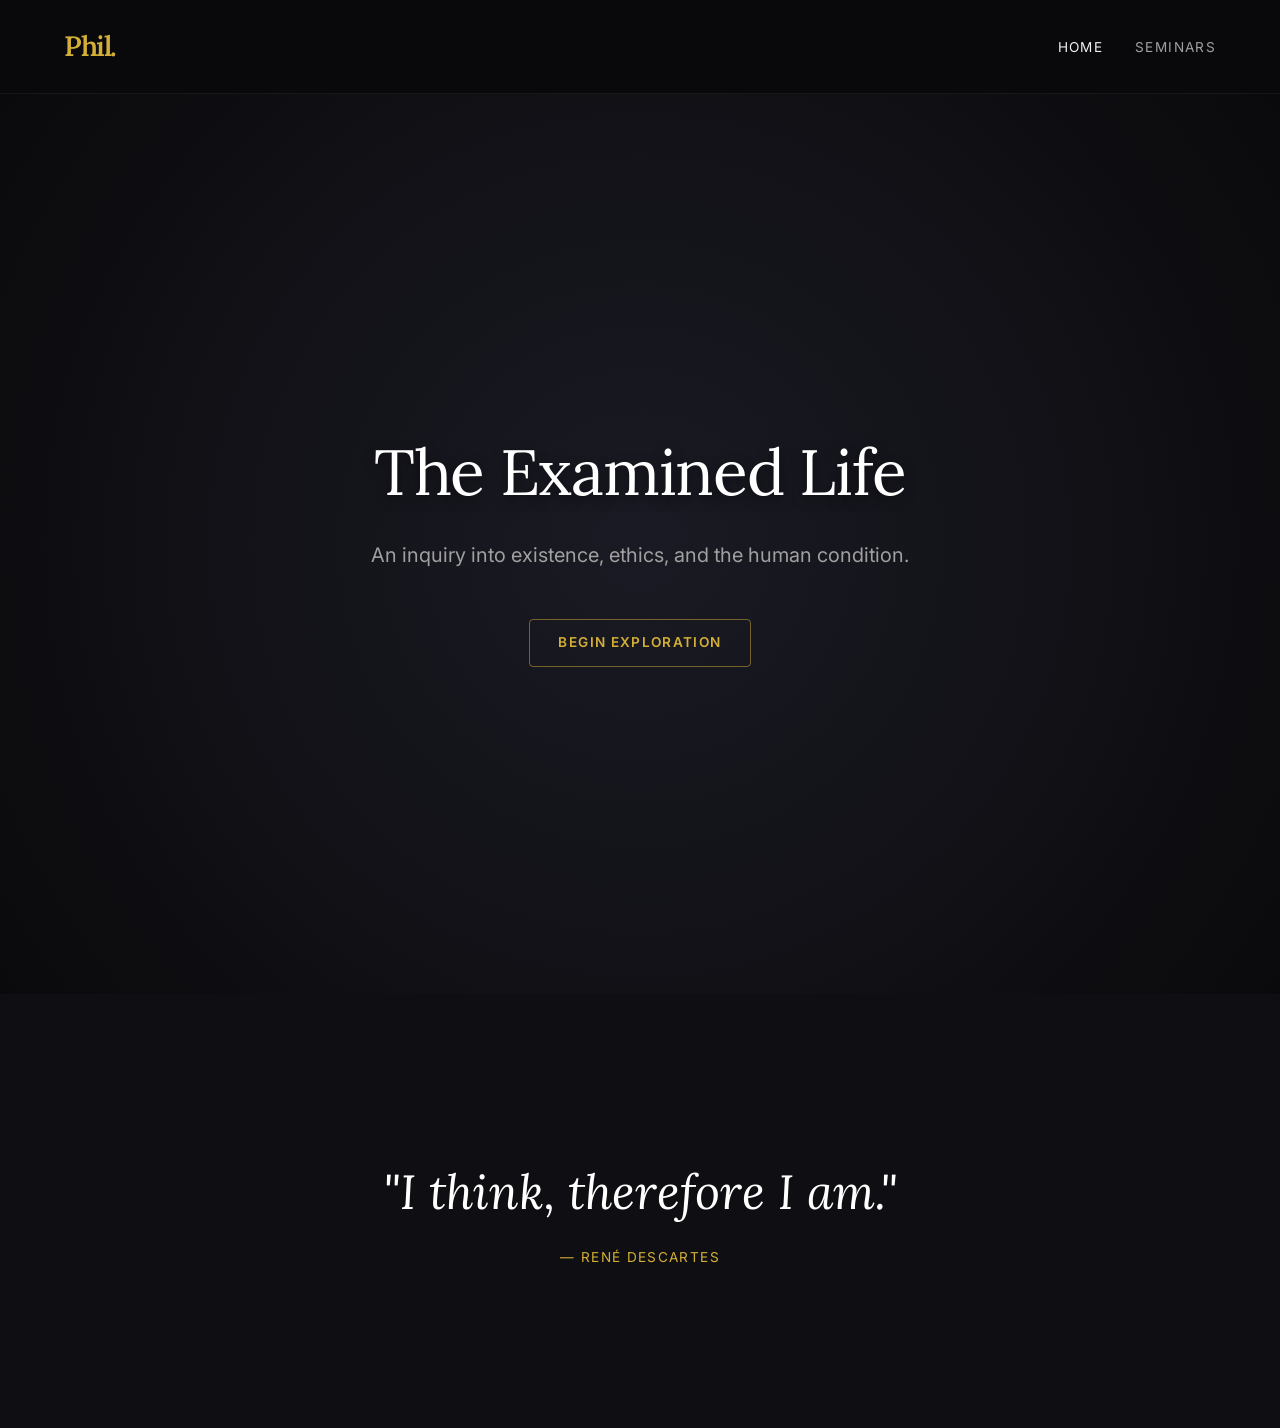
==== index.html @ f5d04d14 "Seminars" ====
<!DOCTYPE html>
<html lang="en">
<head>
    <meta charset="UTF-8">
    <meta name="viewport" content="width=device-width, initial-scale=1.0">
    <title>Philosophy | Exploring the Depths of Thought</title>
    <meta name="description" content="A modern exploration of philosophy, existence, and human nature.">
    <link rel="stylesheet" href="styles.css">
    <link rel="stylesheet" href="seminars.css">
    <link href="https://fonts.googleapis.com/css2?family=Lora:ital,wght@0,400;0,600;1,400&family=Inter:wght@300;400;600&display=swap" rel="stylesheet">
</head>
<body>
    <nav class="site-nav">
        <a href="index.html" class="logo">Phil.</a>
        <ul class="nav-links">
            <li><a href="index.html" class="active">Home</a></li>
            <li><a href="seminars.html">Seminars</a></li>
        </ul>
    </nav>

    <header class="hero">
        <div class="hero-content">
            <h1>The Examined Life</h1>
            <p>An inquiry into existence, ethics, and the human condition.</p>
            <a href="#explore" class="btn">Begin Exploration</a>
        </div>
    </header>

    <main>
        <section id="explore" class="featured-thought">
            <div class="container">
                <h2>"I think, therefore I am."</h2>
                <p class="quote-author">— René Descartes</p>
            </div>
        </section>
    </main>
</body>
</html>
---- styles.css ----
:root {
    --bg-color: #0a0a0c;
    --text-primary: #f0f0f0;
    --text-secondary: #a0a0a0;
    --accent: #d4af37;
    --font-heading: 'Lora', serif;
    --font-body: 'Inter', sans-serif;
}

* {
    margin: 0;
    padding: 0;
    box-sizing: border-box;
}

body {
    background-color: var(--bg-color);
    color: var(--text-primary);
    font-family: var(--font-body);
    line-height: 1.6;
    overflow-x: hidden;
}

/* Hero Section */
.hero {
    height: 100vh;
    display: flex;
    flex-direction: column;
    position: relative;
    background: radial-gradient(circle at center, #1a1a24 0%, #0a0a0c 100%);
    justify-content: center;
    align-items: center;
}

.hero-content {
    flex: 1;
    display: flex;
    flex-direction: column;
    justify-content: center;
    align-items: center;
    text-align: center;
    z-index: 10;
    padding: 0 2rem;
}

h1 {
    font-family: var(--font-heading);
    font-size: 5vw;
    font-weight: 400;
    margin-bottom: 1rem;
    letter-spacing: -0.02em;
    color: #fff;
    text-shadow: 0 4px 12px rgba(0,0,0,0.5);
    animation: fadeUp 1s ease-out;
}

.hero-content p {
    font-size: 1.25rem;
    color: var(--text-secondary);
    max-width: 600px;
    margin-bottom: 3rem;
    animation: fadeUp 1s ease-out 0.2s backwards;
}

.btn {
    padding: 1rem 2.5rem;
    border: 1px solid rgba(212, 175, 55, 0.5);
    background: transparent;
    color: var(--accent);
    text-decoration: none;
    font-size: 0.9rem;
    text-transform: uppercase;
    letter-spacing: 0.15em;
    border-radius: 4px;
    transition: all 0.4s ease;
    animation: fadeUp 1s ease-out 0.4s backwards;
    cursor: pointer;
}

.btn:hover {
    background: var(--accent);
    color: var(--bg-color);
    box-shadow: 0 0 20px rgba(212, 175, 55, 0.3);
}

.featured-thought {
    padding: 10rem 2rem;
    text-align: center;
    background: #0f0f13;
}

.featured-thought h2 {
    font-family: var(--font-heading);
    font-size: 3rem;
    font-style: italic;
    color: #fff;
    margin-bottom: 1rem;
    font-weight: 400;
}

.quote-author {
    color: var(--accent);
    letter-spacing: 0.1em;
    text-transform: uppercase;
    font-size: 0.85rem;
}

@keyframes fadeUp {
    from {
        opacity: 0;
        transform: translateY(30px);
    }
    to {
        opacity: 1;
        transform: translateY(0);
    }
}
---- seminars.css ----
/* ===== SEMINARS PAGE ===== */

/* Nav override for dark nav on all pages */
.site-nav {
    display: flex;
    align-items: center;
    justify-content: space-between;
    padding: 1.5rem 4rem;
    background: rgba(10, 10, 12, 0.95);
    backdrop-filter: blur(12px);
    position: sticky;
    top: 0;
    z-index: 100;
    border-bottom: 1px solid rgba(255,255,255,0.06);
}

.site-nav .logo {
    font-family: 'Lora', serif;
    font-size: 1.75rem;
    font-weight: 600;
    color: #d4af37;
    letter-spacing: -0.05em;
    text-decoration: none;
}

.site-nav .nav-links {
    list-style: none;
    display: flex;
    gap: 2rem;
    margin: 0;
    padding: 0;
}

.site-nav .nav-links a {
    color: #a0a0a0;
    text-decoration: none;
    font-size: 0.85rem;
    text-transform: uppercase;
    letter-spacing: 0.1em;
    transition: color 0.3s;
}

.site-nav .nav-links a:hover,
.site-nav .nav-links a.active {
    color: #f0f0f0;
}

/* ---- HERO ---- */
.seminars-hero {
    background: linear-gradient(135deg, #0f0f18 0%, #1a1028 50%, #0a0a0c 100%);
    padding: 6rem 4rem 5rem;
    display: flex;
    flex-direction: column;
    align-items: center;
    text-align: center;
    gap: 2.5rem;
    border-bottom: 1px solid rgba(212, 175, 55, 0.15);
}

.eyebrow {
    font-size: 0.8rem;
    text-transform: uppercase;
    letter-spacing: 0.2em;
    color: #d4af37;
    margin-bottom: 0.75rem;
}

.seminars-hero h1 {
    font-family: 'Lora', serif;
    font-size: clamp(2.5rem, 5vw, 4rem);
    font-weight: 400;
    color: #fff;
    letter-spacing: -0.02em;
    margin: 0;
    animation: fadeUp 0.8s ease-out;
}

.subtitle {
    color: #a0a0a0;
    font-size: 1.1rem;
    margin-top: 0.5rem;
}

.hero-actions {
    display: flex;
    gap: 1rem;
    flex-wrap: wrap;
    justify-content: center;
}

.btn {
    padding: 0.75rem 1.75rem;
    border-radius: 4px;
    font-size: 0.85rem;
    text-transform: uppercase;
    letter-spacing: 0.1em;
    text-decoration: none;
    transition: all 0.3s ease;
    font-family: 'Inter', sans-serif;
    font-weight: 600;
}

.btn-primary {
    background: #d4af37;
    color: #0a0a0c;
    border: 1px solid #d4af37;
}

.btn-primary:hover {
    background: #c9a228;
    box-shadow: 0 0 20px rgba(212, 175, 55, 0.4);
}

.btn-secondary {
    background: transparent;
    color: #d4af37;
    border: 1px solid rgba(212, 175, 55, 0.4);
}

.btn-secondary:hover {
    background: rgba(212, 175, 55, 0.1);
    border-color: #d4af37;
}

/* ---- FILM GRID ---- */
.seminars-main {
    background: #0a0a0c;
    padding: 5rem 4rem;
}

.film-grid {
    display: grid;
    grid-template-columns: repeat(auto-fill, minmax(220px, 1fr));
    gap: 1.75rem;
    max-width: 1400px;
    margin: 0 auto;
}

/* ---- FILM CARD ---- */
.film-card {
    display: block;
    text-decoration: none;
    border-radius: 8px;
    overflow: hidden;
    position: relative;
    background: #111116;
    box-shadow: 0 4px 20px rgba(0,0,0,0.5);
    transition: transform 0.35s ease, box-shadow 0.35s ease;
}

.film-card:hover {
    transform: translateY(-8px) scale(1.02);
    box-shadow: 0 12px 40px rgba(0,0,0,0.7), 0 0 0 1px rgba(212, 175, 55, 0.3);
}

.poster-wrap {
    position: relative;
    aspect-ratio: 2 / 3;
    overflow: hidden;
}

.poster-wrap img {
    width: 100%;
    height: 100%;
    object-fit: cover;
    display: block;
    transition: transform 0.5s ease, filter 0.35s ease;
}

.film-card:hover .poster-wrap img {
    transform: scale(1.05);
    filter: brightness(0.45);
}

/* ---- OVERLAY ---- */
.card-overlay {
    position: absolute;
    inset: 0;
    display: flex;
    flex-direction: column;
    align-items: center;
    justify-content: center;
    gap: 0.5rem;
    padding: 1rem;
    opacity: 0;
    transition: opacity 0.35s ease;
    text-align: center;
}

.film-card:hover .card-overlay {
    opacity: 1;
}

.card-title {
    font-family: 'Lora', serif;
    font-size: 1.1rem;
    color: #fff;
    font-weight: 600;
    line-height: 1.3;
}

.card-cta {
    font-size: 0.75rem;
    text-transform: uppercase;
    letter-spacing: 0.12em;
    color: #d4af37;
    font-weight: 600;
}

/* ---- FOOTER ---- */
.site-footer {
    background: #070709;
    text-align: center;
    padding: 2.5rem;
    color: #555;
    font-size: 0.85rem;
    border-top: 1px solid rgba(255,255,255,0.04);
}

.site-footer a {
    color: #d4af37;
    text-decoration: none;
}

.site-footer a:hover {
    text-decoration: underline;
}

/* ---- RESPONSIVE ---- */
@media (max-width: 768px) {
    .site-nav {
        padding: 1.25rem 1.5rem;
    }

    .seminars-hero {
        padding: 4rem 1.5rem 3rem;
    }

    .seminars-main {
        padding: 3rem 1.5rem;
    }

    .film-grid {
        grid-template-columns: repeat(auto-fill, minmax(160px, 1fr));
        gap: 1rem;
    }
}
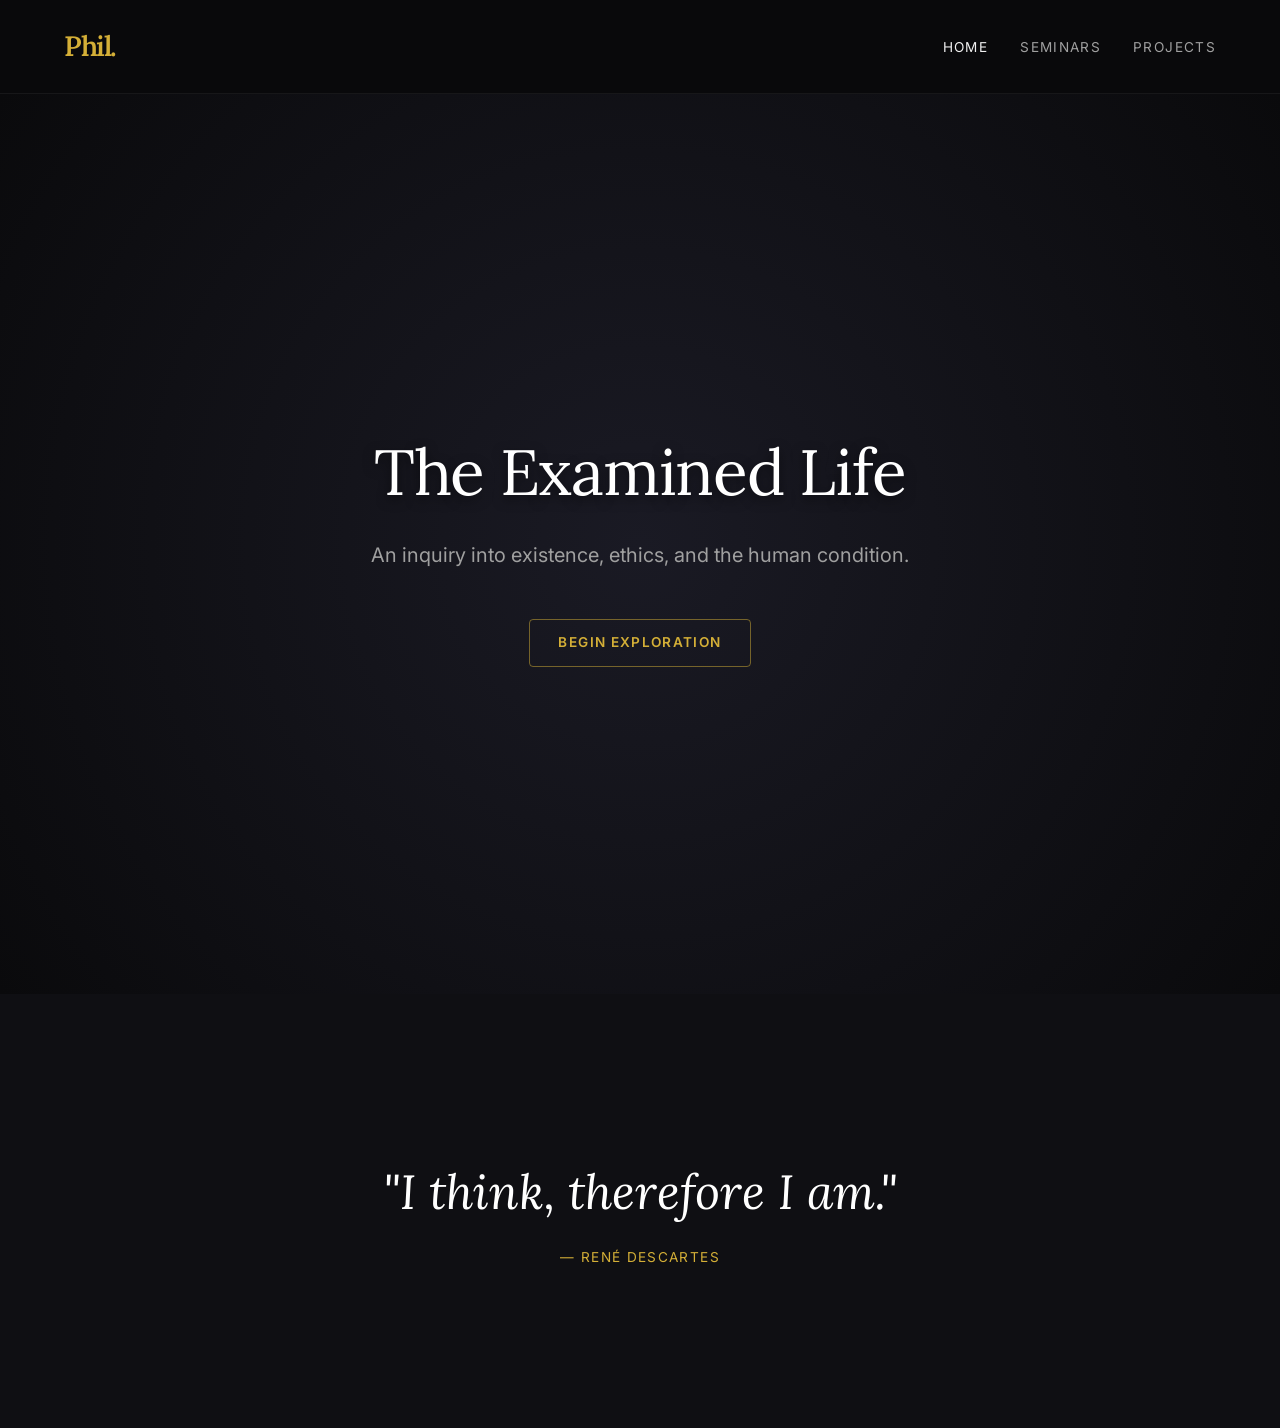
==== commit 5699ab21: "Add Projects page with Political and Ethical project links; update nav across all pages" ====
--- a/index.html
+++ b/index.html
@@ -15,6 +15,7 @@
         <ul class="nav-links">
             <li><a href="index.html" class="active">Home</a></li>
             <li><a href="seminars.html">Seminars</a></li>
+            <li><a href="projects.html">Projects</a></li>
         </ul>
     </nav>
 
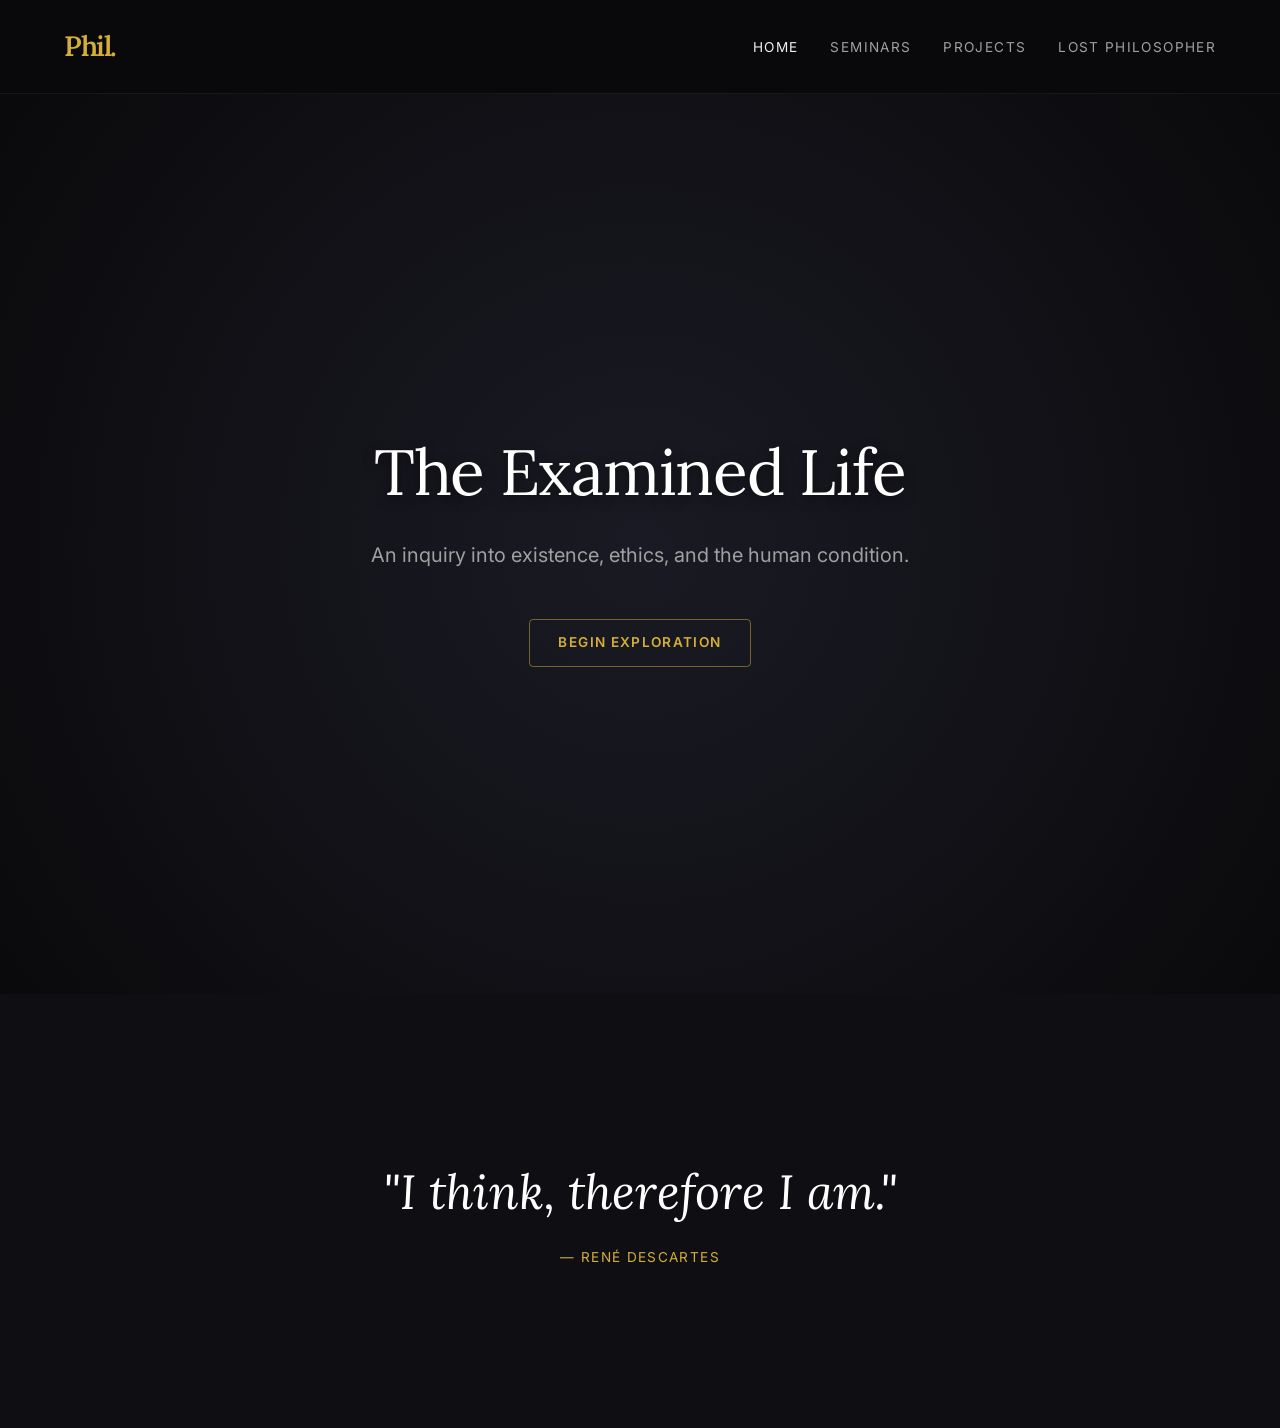
==== commit 864b93a8: "Add Lost Philosopher page with sections for Individuals, Cave Rescue, Groups, and Activities; update" ====
--- a/index.html
+++ b/index.html
@@ -16,6 +16,7 @@
             <li><a href="index.html" class="active">Home</a></li>
             <li><a href="seminars.html">Seminars</a></li>
             <li><a href="projects.html">Projects</a></li>
+            <li><a href="lost-philosopher.html">Lost Philosopher</a></li>
         </ul>
     </nav>
 
--- a/seminars.css
+++ b/seminars.css
@@ -207,6 +207,25 @@
     font-weight: 600;
 }
 
+/* ---- SURVEY SECTION ---- */
+.survey-section {
+    background: #0a0a0c;
+    border-top: 1px solid rgba(212, 175, 55, 0.1);
+    padding: 4rem 2rem;
+    text-align: center;
+    display: flex;
+    flex-direction: column;
+    align-items: center;
+    gap: 1.25rem;
+}
+
+.survey-label {
+    color: #a0a0a0;
+    font-size: 0.9rem;
+    text-transform: uppercase;
+    letter-spacing: 0.15em;
+}
+
 /* ---- FOOTER ---- */
 .site-footer {
     background: #070709;
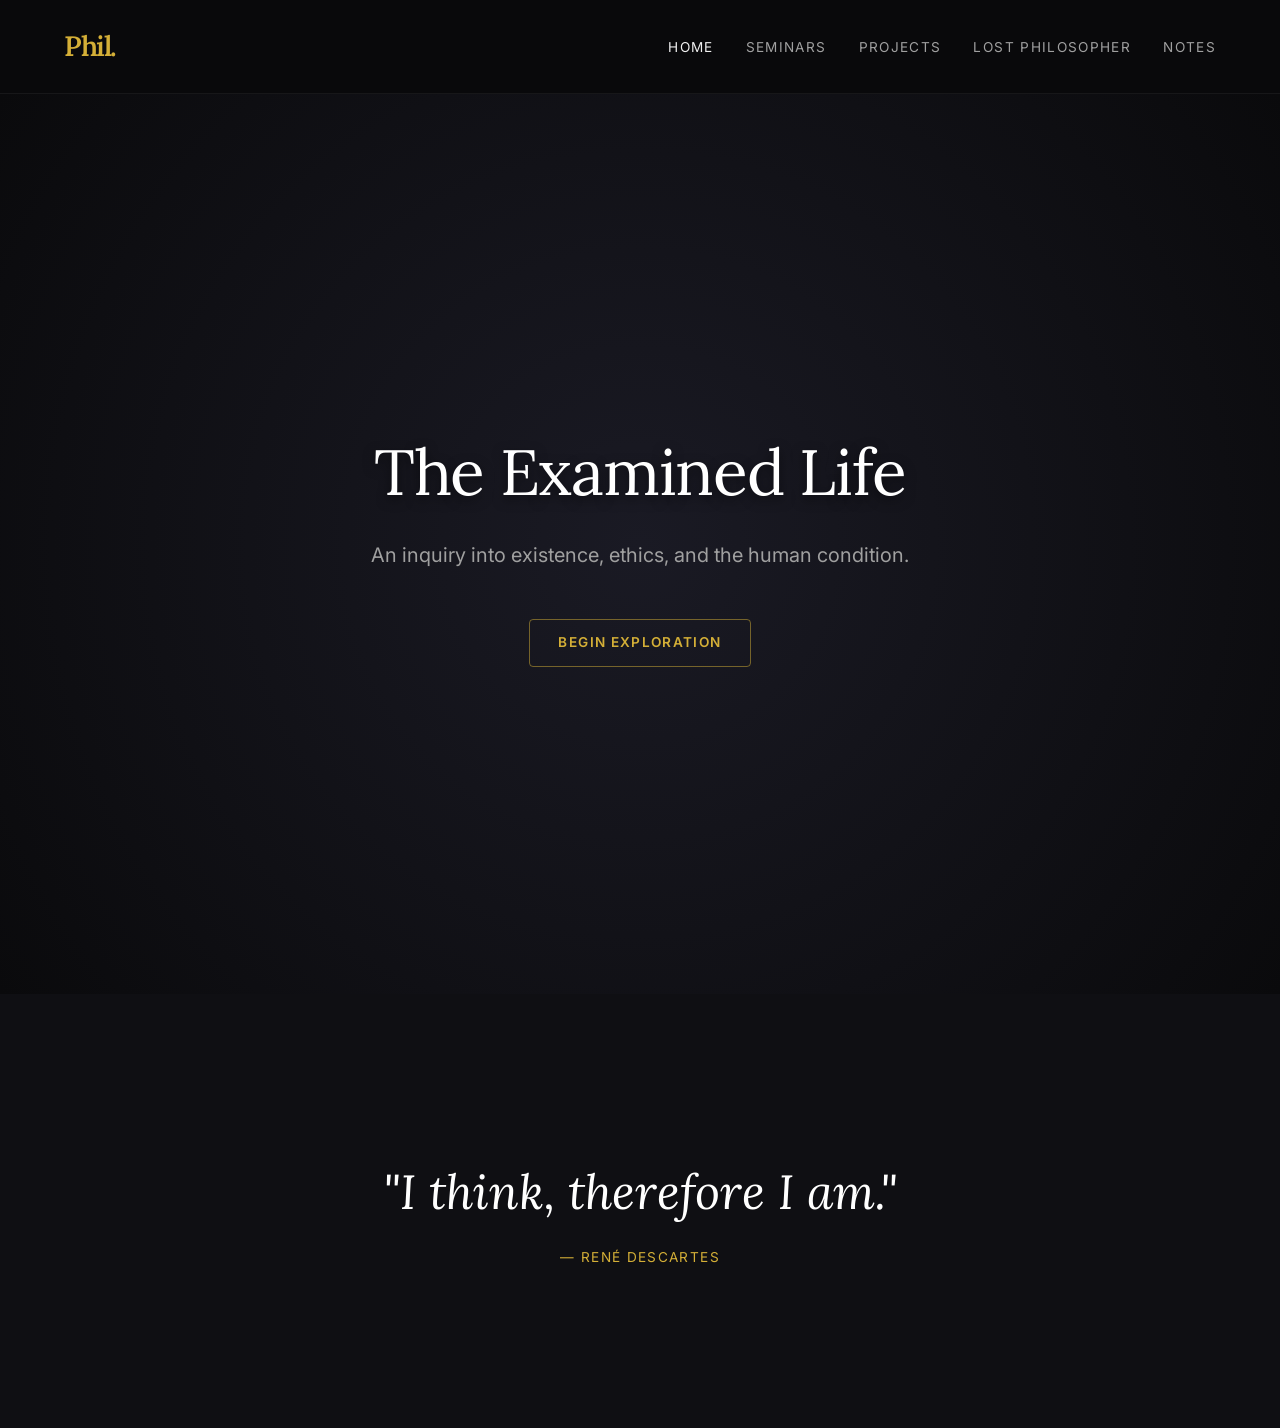
==== commit d22f922a: "Add Notes page with all unit PDFs linked by section; update nav across all pages" ====
--- a/index.html
+++ b/index.html
@@ -17,6 +17,7 @@
             <li><a href="seminars.html">Seminars</a></li>
             <li><a href="projects.html">Projects</a></li>
             <li><a href="lost-philosopher.html">Lost Philosopher</a></li>
+            <li><a href="notes.html">Notes</a></li>
         </ul>
     </nav>
 
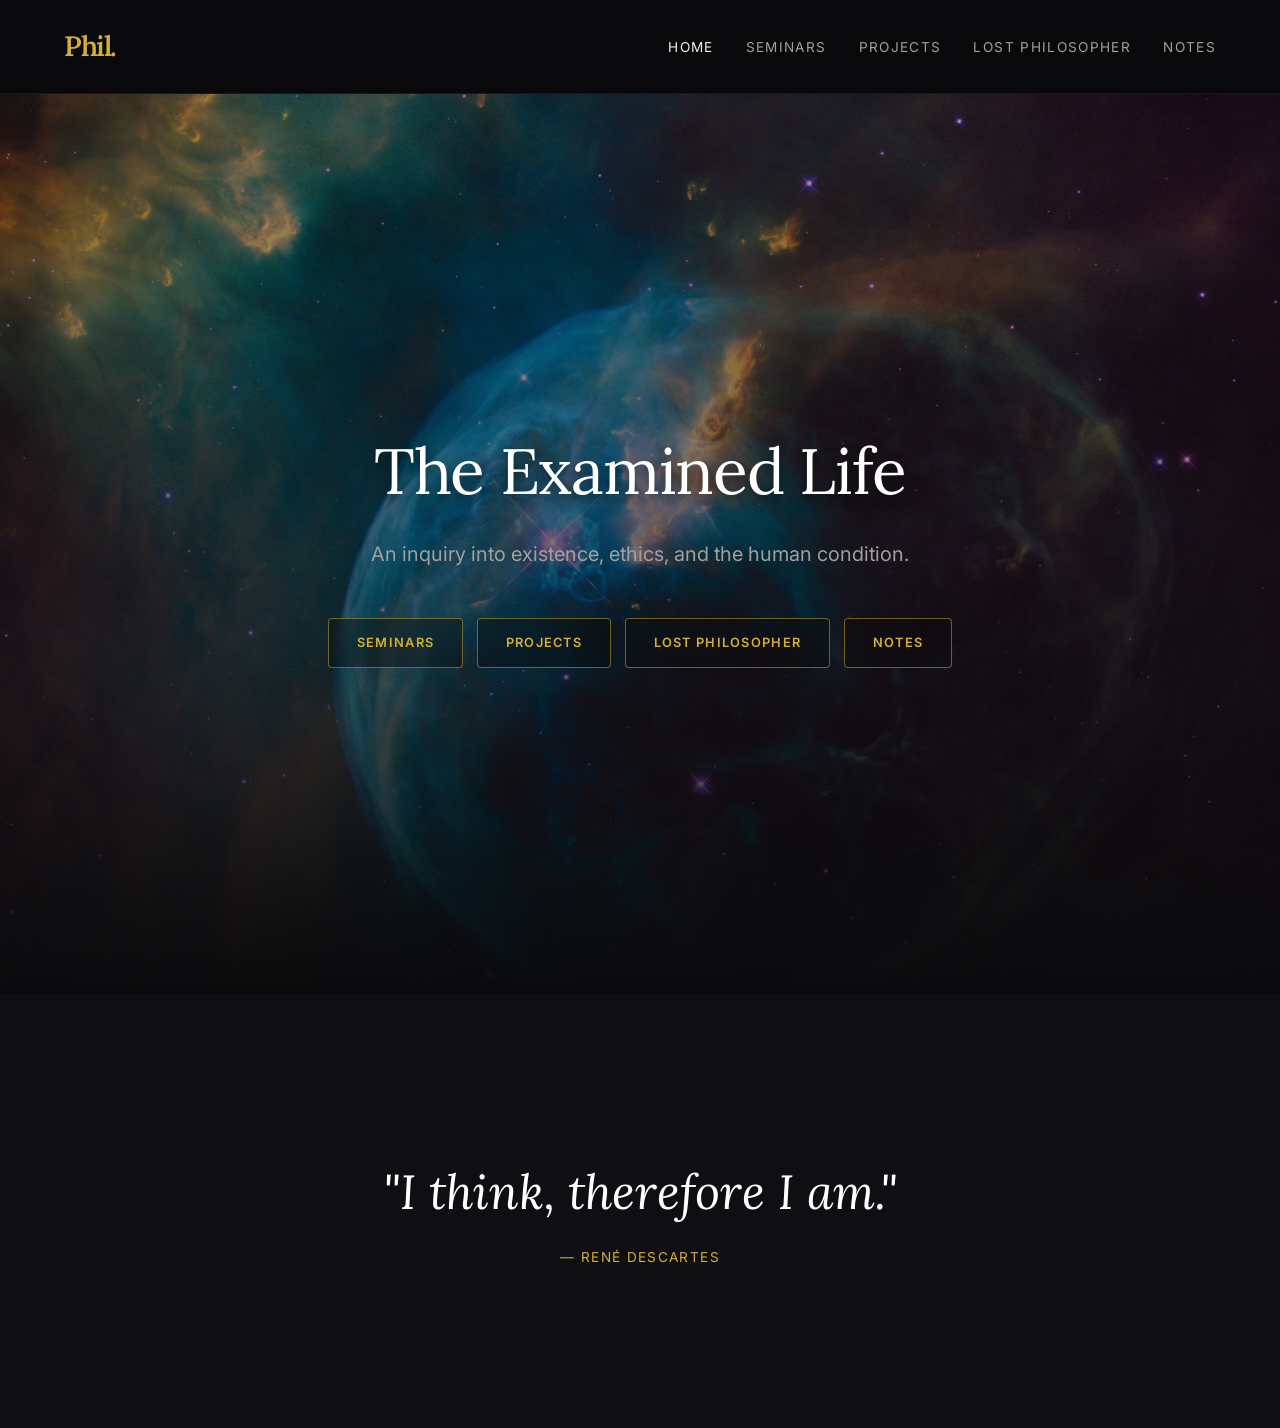
==== commit acbe8fb5: "Add high-res space hero background; replace Begin Exploration with 4 page nav buttons" ====
--- a/index.html
+++ b/index.html
@@ -25,7 +25,12 @@
         <div class="hero-content">
             <h1>The Examined Life</h1>
             <p>An inquiry into existence, ethics, and the human condition.</p>
-            <a href="#explore" class="btn">Begin Exploration</a>
+            <div class="hero-nav-btns">
+                <a href="seminars.html" class="btn">Seminars</a>
+                <a href="projects.html" class="btn">Projects</a>
+                <a href="lost-philosopher.html" class="btn">Lost Philosopher</a>
+                <a href="notes.html" class="btn">Notes</a>
+            </div>
         </div>
     </header>
 
--- a/styles.css
+++ b/styles.css
@@ -27,7 +27,9 @@
     display: flex;
     flex-direction: column;
     position: relative;
-    background: radial-gradient(circle at center, #1a1a24 0%, #0a0a0c 100%);
+    background:
+        linear-gradient(to bottom, rgba(0,0,0,0.35) 0%, rgba(10,10,12,0.65) 70%, #0a0a0c 100%),
+        url('images/hero-space.jpg') center center / cover no-repeat;
     justify-content: center;
     align-items: center;
 }
@@ -83,6 +85,27 @@
     box-shadow: 0 0 20px rgba(212, 175, 55, 0.3);
 }
 
+.hero-nav-btns {
+    display: flex;
+    flex-wrap: wrap;
+    gap: 0.85rem;
+    justify-content: center;
+    animation: fadeUp 1s ease-out 0.4s backwards;
+}
+
+.hero-nav-btns .btn {
+    animation: none;
+    font-size: 0.8rem;
+    padding: 0.85rem 1.75rem;
+    backdrop-filter: blur(6px);
+    background: rgba(10, 10, 12, 0.4);
+}
+
+.hero-nav-btns .btn:hover {
+    background: var(--accent);
+    color: var(--bg-color);
+}
+
 .featured-thought {
     padding: 10rem 2rem;
     text-align: center;
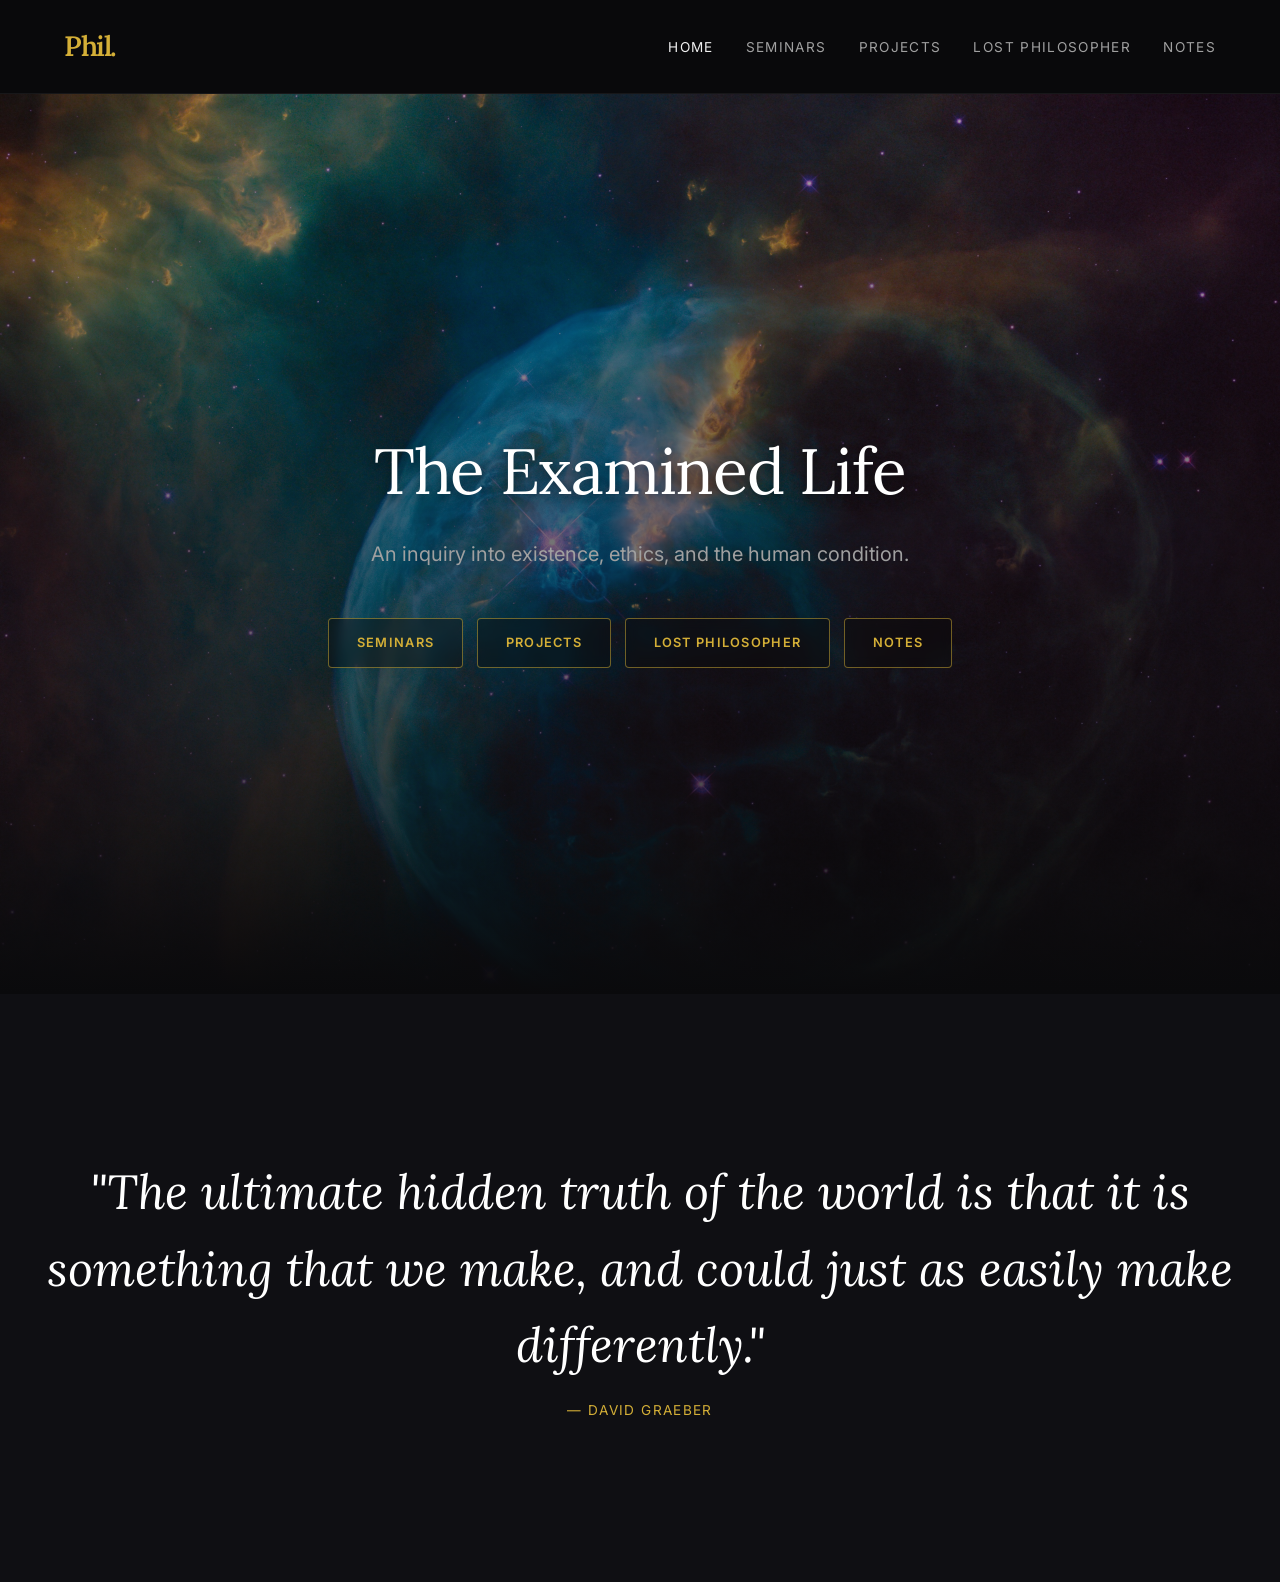
==== commit fe3ecf74: "Replace Descartes quote with David Graeber quote" ====
--- a/index.html
+++ b/index.html
@@ -37,8 +37,8 @@
     <main>
         <section id="explore" class="featured-thought">
             <div class="container">
-                <h2>"I think, therefore I am."</h2>
-                <p class="quote-author">— René Descartes</p>
+                <h2>"The ultimate hidden truth of the world is that it is something that we make, and could just as easily make differently."</h2>
+                <p class="quote-author">&mdash; David Graeber</p>
             </div>
         </section>
     </main>
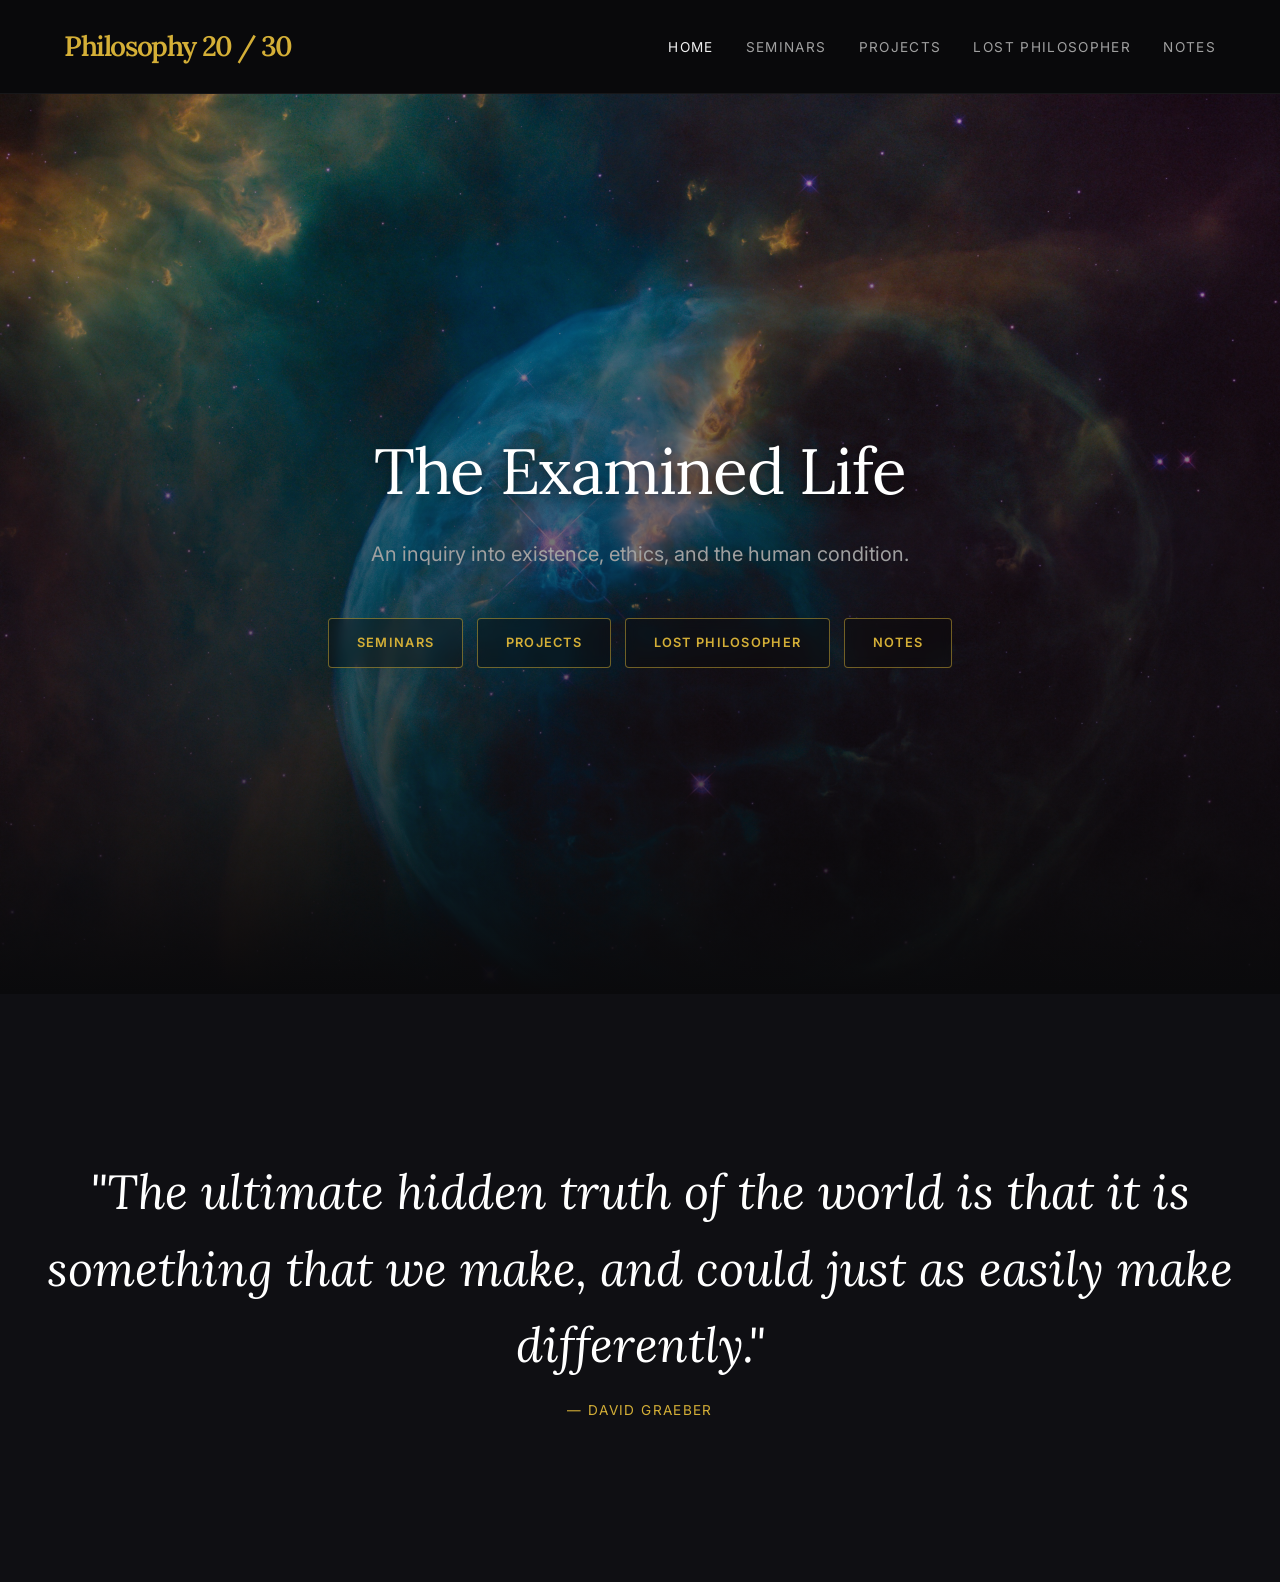
==== commit 8a09f335: "Replace 'Phil.' logo with 'Philosophy 20 / 30' across all pages" ====
--- a/index.html
+++ b/index.html
@@ -11,7 +11,7 @@
 </head>
 <body>
     <nav class="site-nav">
-        <a href="index.html" class="logo">Phil.</a>
+        <a href="index.html" class="logo">Philosophy 20 / 30</a>
         <ul class="nav-links">
             <li><a href="index.html" class="active">Home</a></li>
             <li><a href="seminars.html">Seminars</a></li>
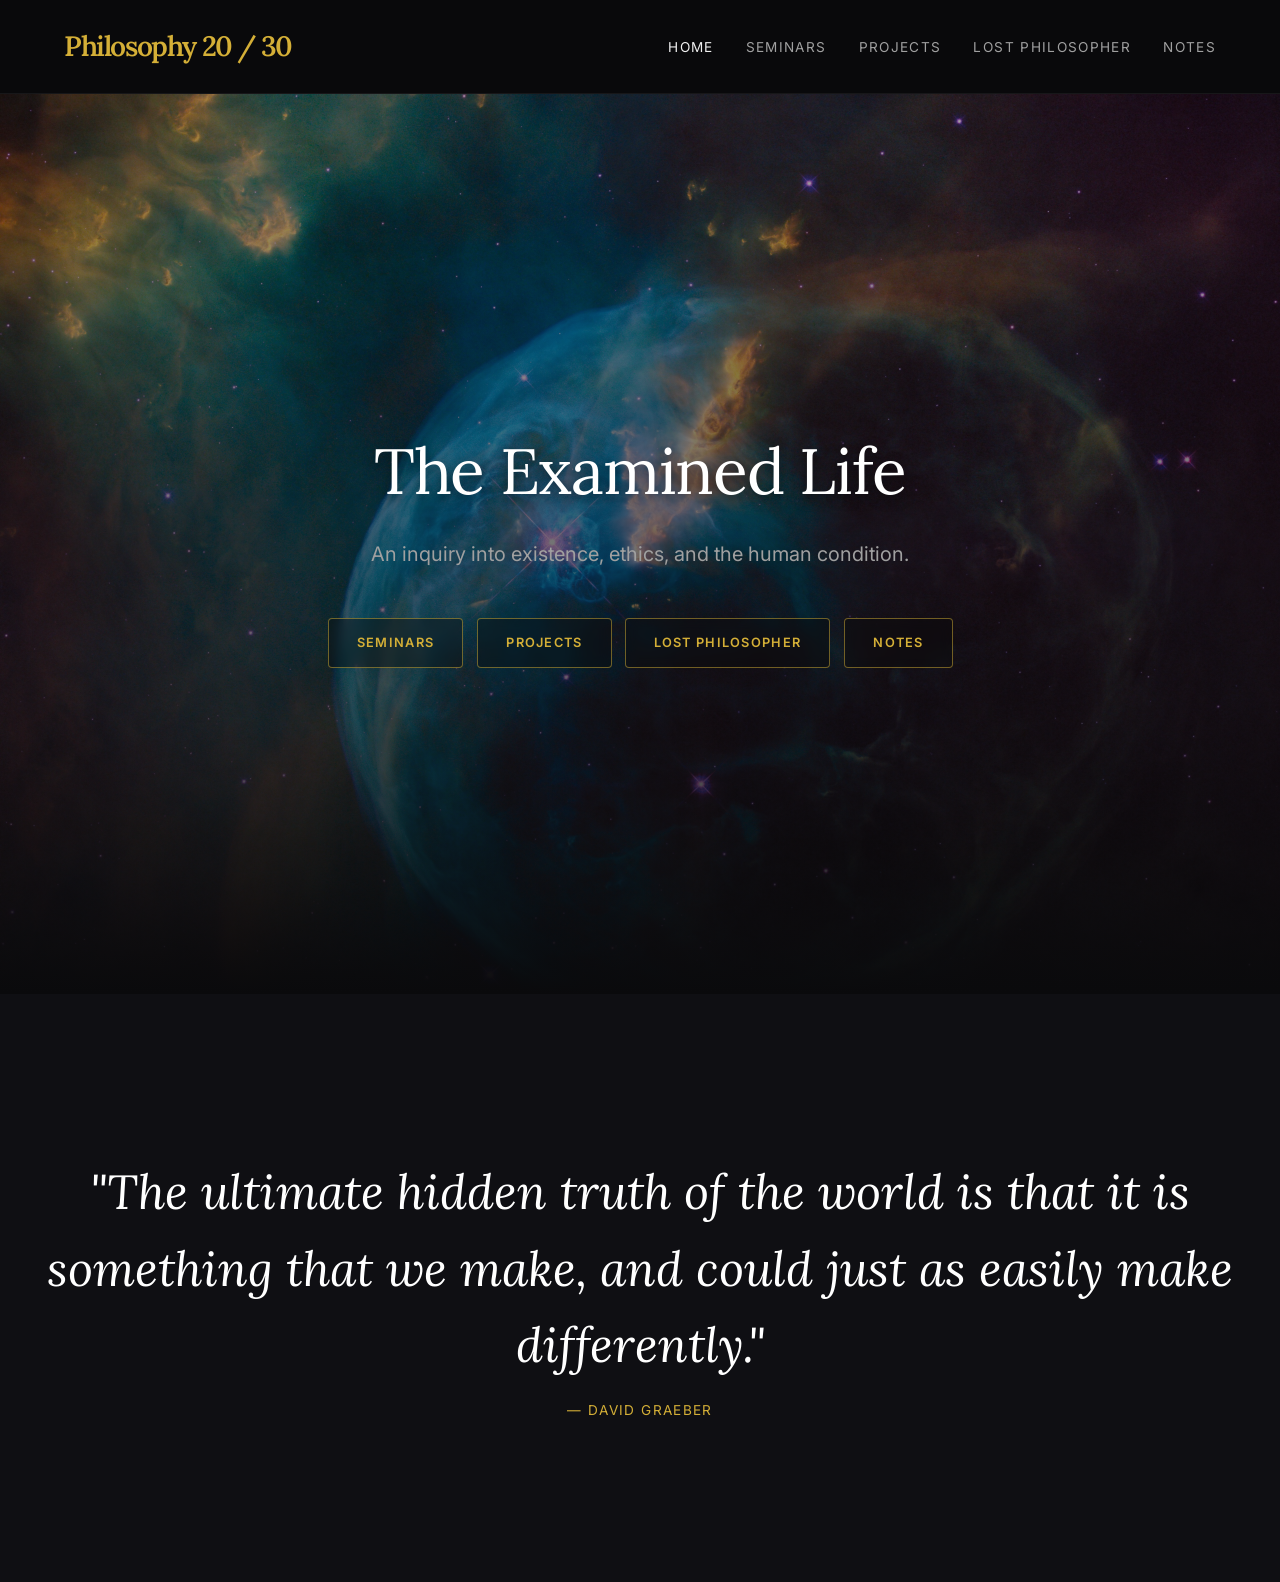
==== commit 127c0e83: "Create roman emperor favicon and add to all pages" ====
--- a/index.html
+++ b/index.html
@@ -4,6 +4,7 @@
     <meta charset="UTF-8">
     <meta name="viewport" content="width=device-width, initial-scale=1.0">
     <title>Philosophy | Exploring the Depths of Thought</title>
+    <link rel="icon" type="image/png" href="favicon.png">
     <meta name="description" content="A modern exploration of philosophy, existence, and human nature.">
     <link rel="stylesheet" href="styles.css">
     <link rel="stylesheet" href="seminars.css">
--- a/seminars.css
+++ b/seminars.css
@@ -47,7 +47,9 @@
 
 /* ---- HERO ---- */
 .seminars-hero {
-    background: linear-gradient(135deg, #0f0f18 0%, #1a1028 50%, #0a0a0c 100%);
+    background: 
+        linear-gradient(to bottom, rgba(0,0,0,0.5) 0%, rgba(10,10,12,0.8) 80%, #0a0a0c 100%),
+        url('images/hero-greece.jpg') center center / cover no-repeat;
     padding: 6rem 4rem 5rem;
     display: flex;
     flex-direction: column;
@@ -100,6 +102,24 @@
     font-weight: 600;
 }
 
+.mcrae-marks-logo-link {
+    display: inline-block;
+    animation: fadeUp 0.8s ease-out 0.2s backwards;
+    transition: transform 0.3s ease, filter 0.3s ease;
+}
+
+.mcrae-marks-logo-link:hover {
+    transform: translateY(-2px);
+    filter: brightness(1.1);
+}
+
+.mcrae-marks-logo {
+    height: 44px; /* matching the approximate height of the observation form button */
+    width: auto;
+    border-radius: 4px;
+    display: block;
+}
+
 .btn-primary {
     background: #d4af37;
     color: #0a0a0c;
